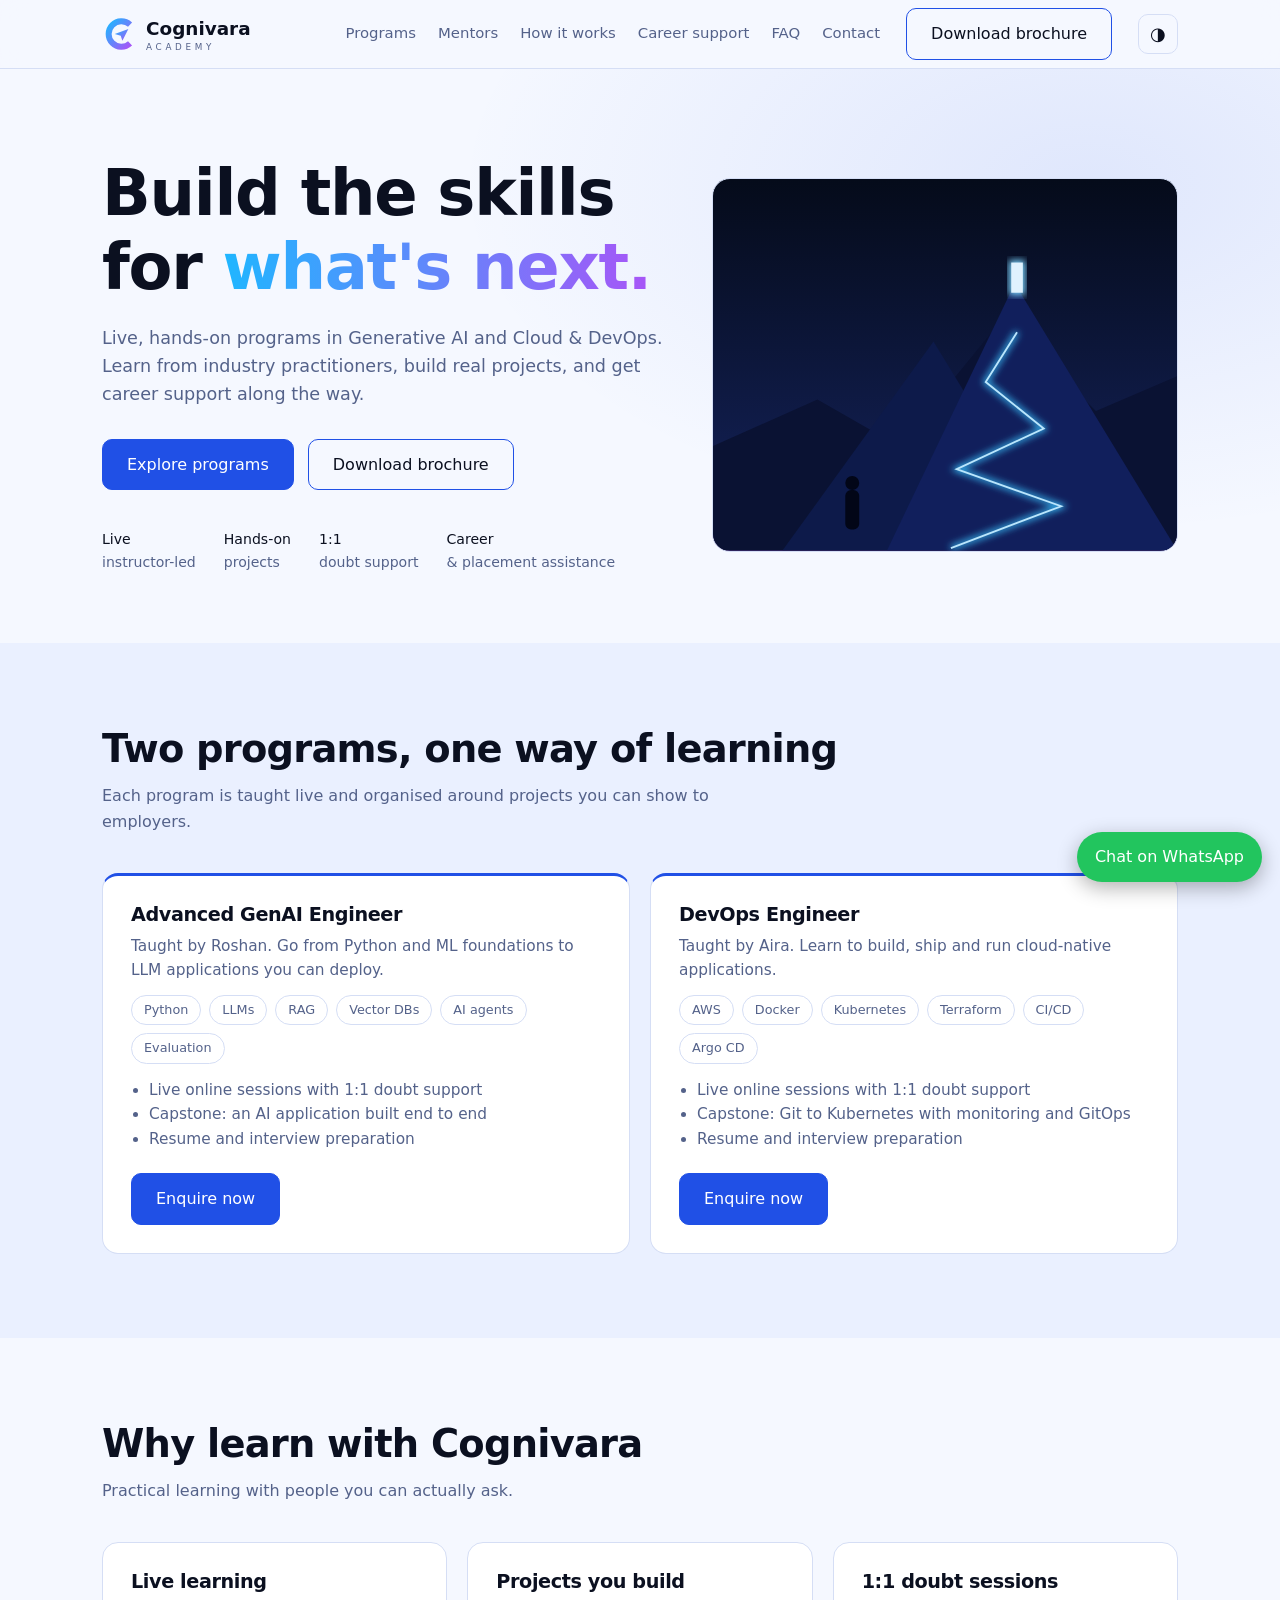
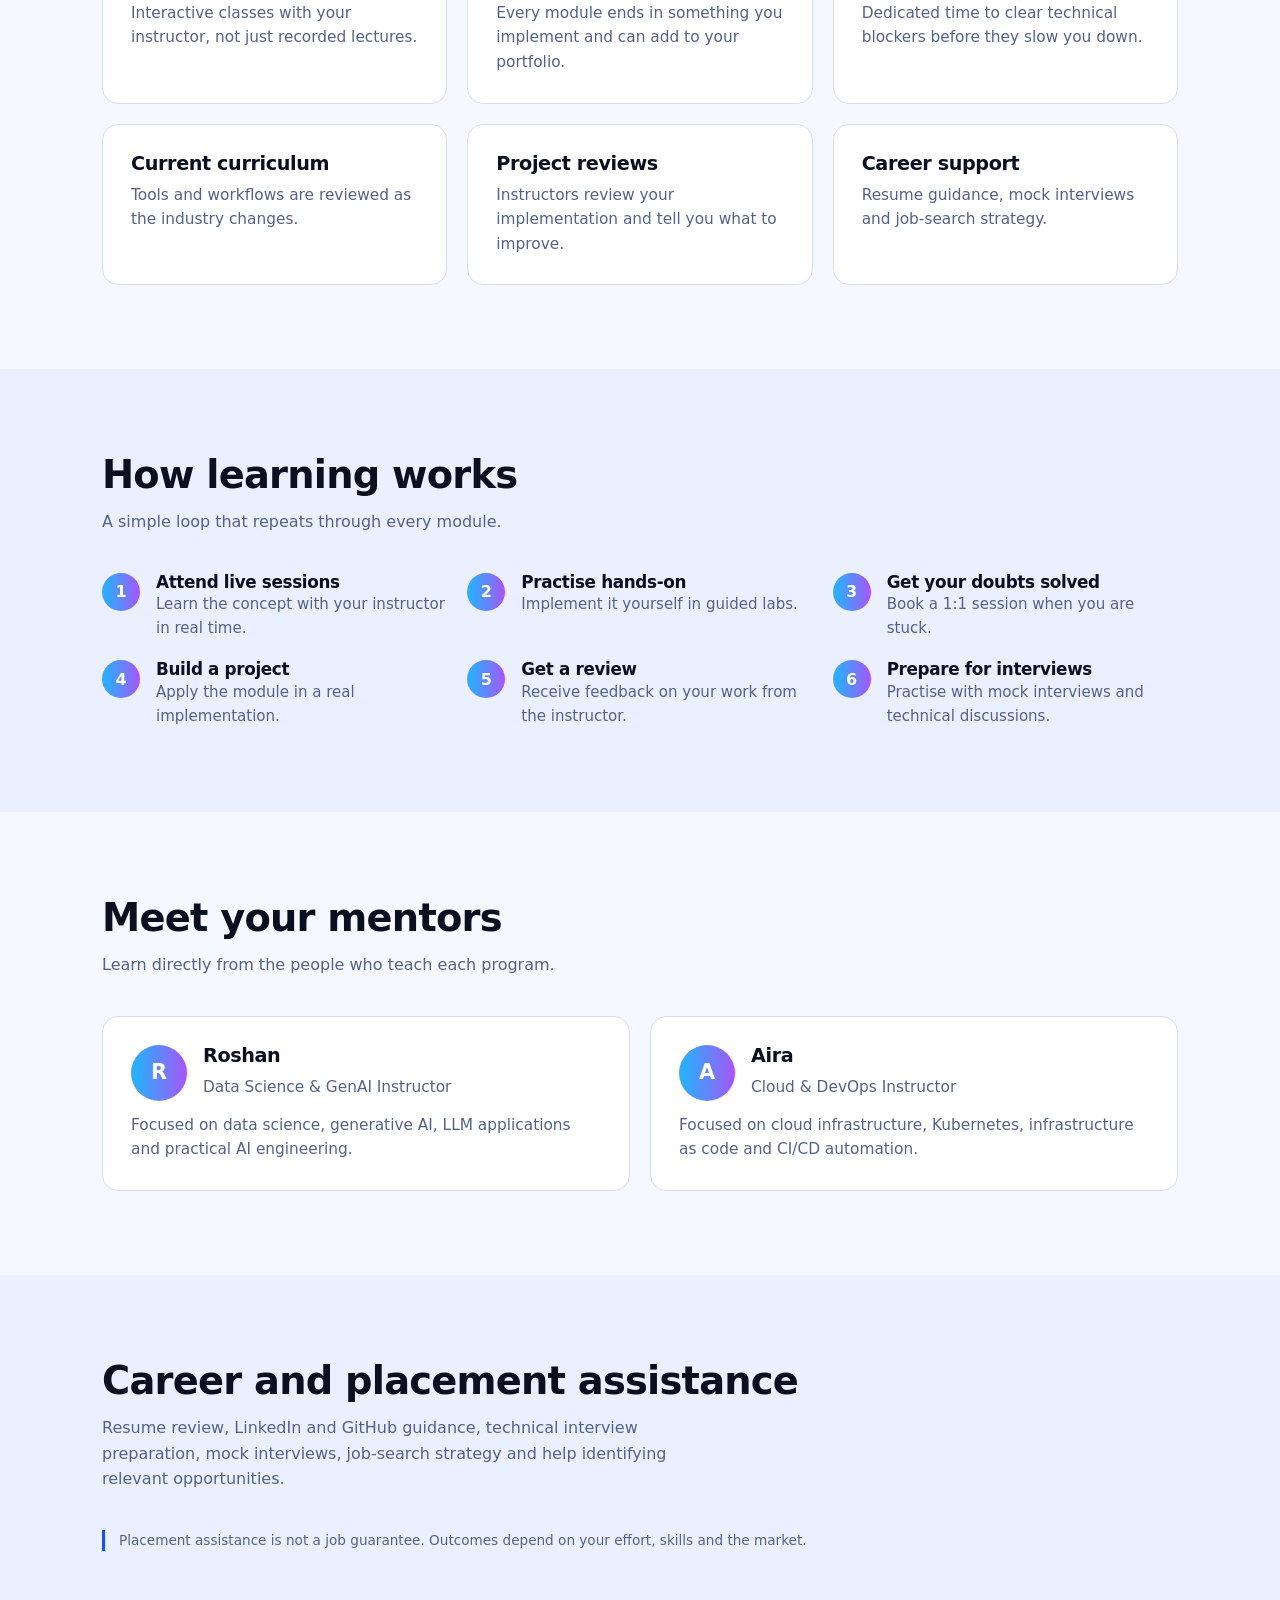
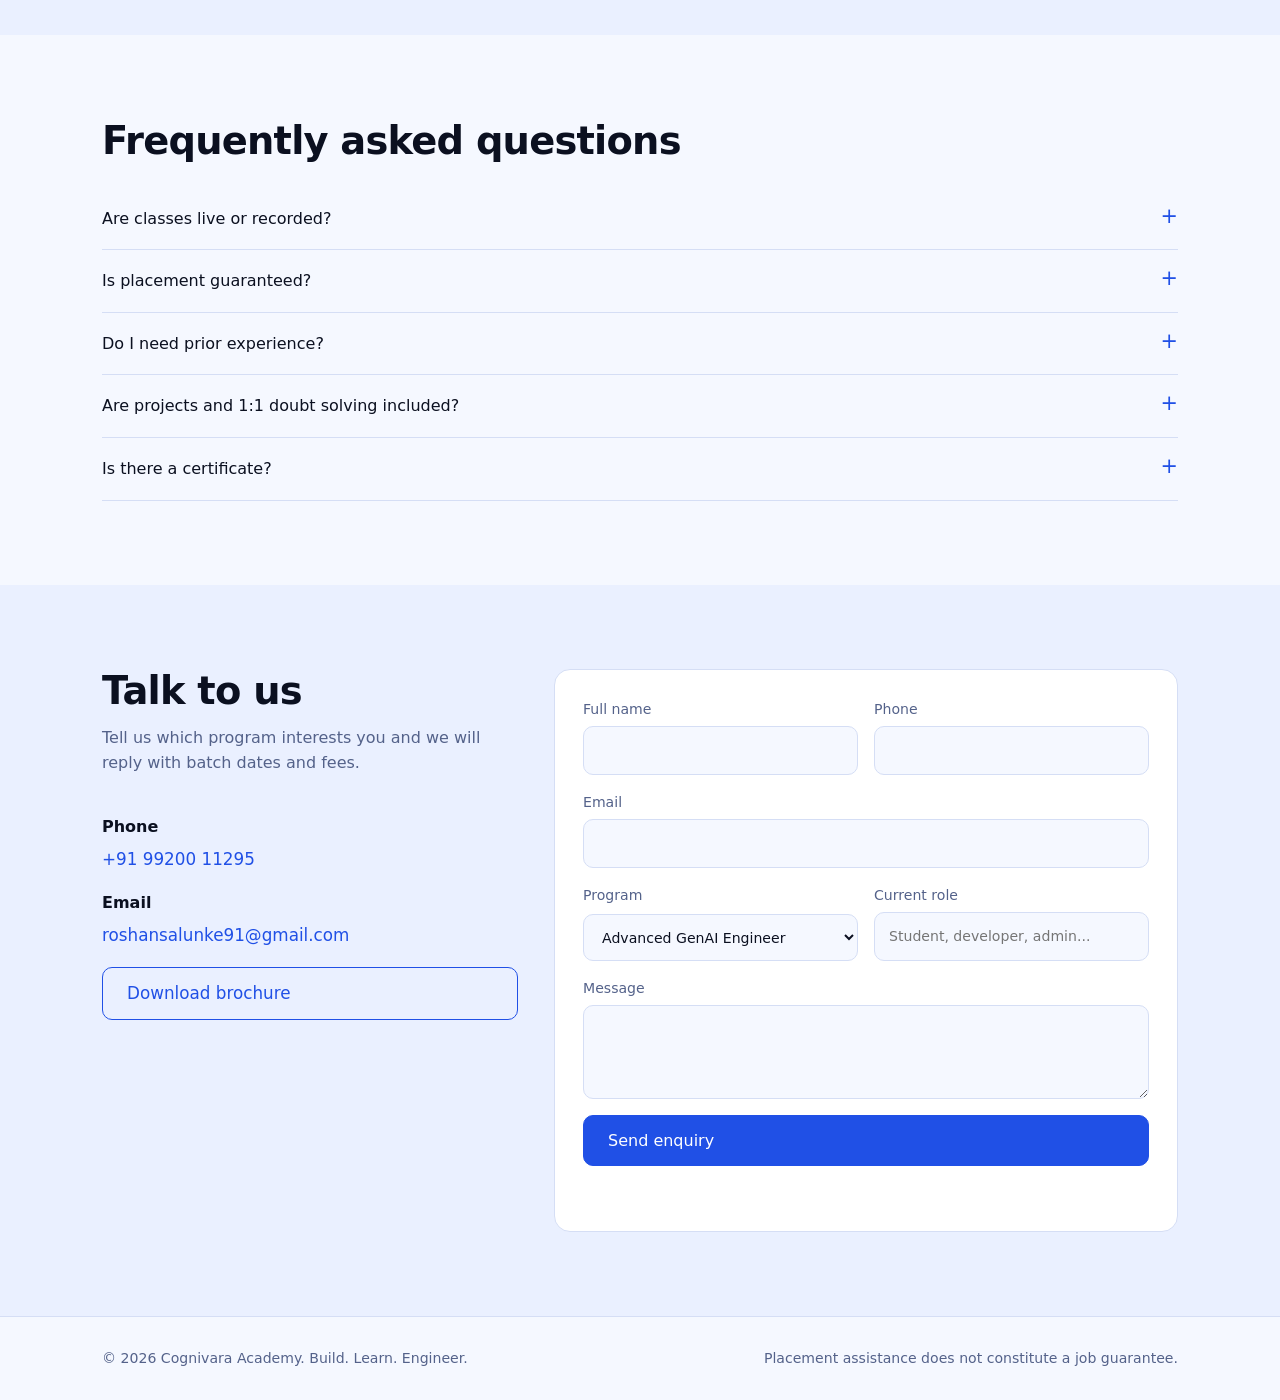
==== index.html @ 72e32e90 "initial commits" ====
<!DOCTYPE html>
<html lang="en" data-theme="dark">
<head>
<meta charset="utf-8">
<meta name="viewport" content="width=device-width, initial-scale=1">
<title>Cognivara Academy | Live GenAI and Cloud &amp; DevOps Programs</title>
<meta name="description" content="Live, mentor-led programs in Generative AI and Cloud & DevOps with hands-on projects and career support.">
<meta http-equiv="Content-Security-Policy" content="default-src 'self'; script-src 'self' 'unsafe-inline'; style-src 'self' 'unsafe-inline' https://fonts.googleapis.com; font-src https://fonts.gstatic.com; img-src 'self' data:; connect-src https://script.google.com https://script.googleusercontent.com; form-action 'none'; base-uri 'self'">
<meta name="referrer" content="no-referrer">
<link rel="icon" href="data:image/svg+xml,%3Csvg xmlns='http://www.w3.org/2000/svg' viewBox='0 0 32 32'%3E%3Crect width='32' height='32' rx='8' fill='%232563ff'/%3E%3Ctext x='16' y='23' font-size='20' font-weight='700' text-anchor='middle' fill='white' font-family='sans-serif'%3EC%3C/text%3E%3C/svg%3E">
<link rel="preconnect" href="https://fonts.googleapis.com"><link rel="preconnect" href="https://fonts.gstatic.com" crossorigin>
<link href="https://fonts.googleapis.com/css2?family=Outfit:wght@400;500;600;700&display=swap" rel="stylesheet">
<style>
:root{--bg:#050b1a;--bg2:#0a1330;--card:#0d1734;--line:#1c2a55;--tx:#eaf0ff;--mut:#9aa8cf;--acc:#2f7bff;--g:linear-gradient(90deg,#1fb6ff,#a855f7);--glow:rgba(47,123,255,.18)}
:root[data-theme=light]{--bg:#f5f8ff;--bg2:#eaf0ff;--card:#fff;--line:#d5def5;--tx:#0b1020;--mut:#54628a;--acc:#2050e6;--glow:rgba(32,80,230,.1)}
*{box-sizing:border-box;margin:0}
html{scroll-behavior:smooth;scroll-padding-top:76px}
body{font-family:Outfit,system-ui,sans-serif;background:var(--bg);color:var(--tx);line-height:1.6;transition:background .3s,color .3s}
a{color:inherit;text-decoration:none}
:focus-visible{outline:2px solid var(--acc);outline-offset:3px}
.wrap{max-width:1120px;margin:0 auto;padding:0 22px}
section{padding:84px 0}
h1,h2,h3{line-height:1.15;letter-spacing:-.02em}
h2{font-size:clamp(1.7rem,3.4vw,2.4rem);margin-bottom:12px}
.lead{color:var(--mut);max-width:60ch;margin-bottom:38px}
.grad{background:var(--g);-webkit-background-clip:text;background-clip:text;color:transparent}
header{position:sticky;top:0;z-index:20;background:color-mix(in srgb,var(--bg) 88%,transparent);backdrop-filter:blur(12px);border-bottom:1px solid var(--line)}
nav{display:flex;align-items:center;gap:26px;height:68px}
.brand{display:flex;align-items:center;gap:10px;font-weight:600;font-size:1.15rem}
.brand small{display:block;font-size:.55rem;letter-spacing:.42em;color:var(--mut);font-weight:400;margin-top:-4px}
.links{display:flex;gap:22px;margin-left:auto;font-size:.93rem;color:var(--mut)}
.links a:hover{color:var(--tx)}
.btn{display:inline-flex;align-items:center;gap:8px;padding:12px 24px;border-radius:10px;font:inherit;font-weight:500;border:1px solid var(--acc);cursor:pointer;transition:transform .15s,background .2s}
.btn:active{transform:scale(.97)}
.pri{background:var(--acc);color:#fff}.pri:hover{filter:brightness(1.1)}
.sec{background:transparent;color:var(--tx)}.sec:hover{background:var(--glow)}
.icon{width:40px;height:40px;border-radius:10px;border:1px solid var(--line);background:transparent;color:var(--tx);cursor:pointer;font-size:1.1rem}
.menu{display:none}
.hero{padding:88px 0 70px;background:radial-gradient(900px 500px at 85% 20%,var(--glow),transparent 70%)}
.hero .wrap{display:grid;grid-template-columns:1.1fr .9fr;gap:40px;align-items:center}
h1{font-size:clamp(2.4rem,5.6vw,4rem);margin-bottom:20px}
.hero p{color:var(--mut);font-size:1.1rem;max-width:52ch;margin-bottom:30px}
.cta{display:flex;gap:14px;flex-wrap:wrap;margin-bottom:38px}
.marks{display:flex;gap:28px;flex-wrap:wrap;font-size:.88rem;color:var(--mut)}
.marks b{display:block;color:var(--tx);font-weight:500}
.art{width:100%;height:auto;border-radius:18px;border:1px solid var(--line);background:linear-gradient(180deg,#050b1a,#101c4a 70%,#3a2a6a)}
.grid{display:grid;gap:20px}.g2{grid-template-columns:repeat(2,1fr)}.g3{grid-template-columns:repeat(3,1fr)}
.card{background:var(--card);border:1px solid var(--line);border-radius:16px;padding:28px}
.card h3{font-size:1.2rem;margin-bottom:8px}
.card p,.card li{color:var(--mut);font-size:.96rem}
.card ul{padding-left:18px;margin:14px 0 22px}
.prog{border-top:3px solid var(--acc)}
.tags{display:flex;flex-wrap:wrap;gap:8px;margin:12px 0 4px}
.tags span{font-size:.8rem;padding:4px 12px;border-radius:99px;border:1px solid var(--line);color:var(--mut)}
.alt{background:var(--bg2)}
.steps{counter-reset:s;display:grid;grid-template-columns:repeat(3,1fr);gap:20px}
.steps div{counter-increment:s;padding-left:54px;position:relative}
.steps div::before{content:counter(s);position:absolute;left:0;top:0;width:38px;height:38px;border-radius:50%;background:var(--g);color:#fff;display:grid;place-items:center;font-weight:600}
.steps h3{font-size:1.05rem}.steps p{color:var(--mut);font-size:.94rem}
.who{display:flex;gap:16px;align-items:center;margin-bottom:12px}
.av{width:56px;height:56px;border-radius:50%;background:var(--g);display:grid;place-items:center;font-weight:700;font-size:1.3rem;color:#fff}
.note{font-size:.85rem;color:var(--mut);margin-top:22px;border-left:3px solid var(--acc);padding-left:14px}
details{border-bottom:1px solid var(--line);padding:18px 0}
summary{cursor:pointer;font-weight:500;list-style:none;display:flex;justify-content:space-between}
summary::after{content:"+";color:var(--acc);font-size:1.3rem;line-height:1}
details[open] summary::after{content:"\2212"}
details p{color:var(--mut);margin-top:10px;max-width:70ch}
.contact{display:grid;grid-template-columns:.8fr 1.2fr;gap:36px}
.info a{display:block;margin:6px 0 18px;font-size:1.05rem;color:var(--acc)}
form{display:grid;gap:16px}
label{font-size:.88rem;color:var(--mut);display:grid;gap:6px}
input,select,textarea{font:inherit;color:var(--tx);background:var(--bg);border:1px solid var(--line);border-radius:10px;padding:12px 14px;width:100%}
input:focus,select:focus,textarea:focus{border-color:var(--acc);outline:none;box-shadow:0 0 0 3px var(--glow)}
.row{display:grid;grid-template-columns:1fr 1fr;gap:16px}
.hp{position:absolute;left:-9999px;height:0;overflow:hidden}
#msg{min-height:1.4em;font-size:.94rem}
#msg.ok{color:#22c55e}#msg.err{color:#f87171}
footer{border-top:1px solid var(--line);padding:30px 0;color:var(--mut);font-size:.88rem}
footer .wrap{display:flex;justify-content:space-between;flex-wrap:wrap;gap:10px}
.wa{position:fixed;right:18px;bottom:18px;background:#22c55e;color:#fff;padding:12px 18px;border-radius:99px;font-weight:500;box-shadow:0 6px 20px rgba(0,0,0,.3);z-index:15}
@media(max-width:860px){
.hero .wrap,.contact,.g2,.g3,.steps,.row{grid-template-columns:1fr}
.links{display:none;position:absolute;top:68px;left:0;right:0;flex-direction:column;background:var(--bg);padding:18px 22px;border-bottom:1px solid var(--line)}
.links.open{display:flex}.menu{display:block;margin-left:auto}.links{margin-left:0}
nav>.btn{display:none}section{padding:60px 0}}
@media(prefers-reduced-motion:reduce){*{transition:none!important;scroll-behavior:auto!important}}
</style>
</head>
<body>
<header><div class="wrap"><nav>
<a class="brand" href="#home" aria-label="Cognivara Academy home">
<svg width="34" height="34" viewBox="0 0 40 40" aria-hidden="true"><defs><linearGradient id="lg" x1="0" y1="0" x2="1" y2="1"><stop offset="0" stop-color="#1fb6ff"/><stop offset="1" stop-color="#a855f7"/></linearGradient></defs><path d="M33 9A15 15 0 1 0 33 31" fill="none" stroke="url(#lg)" stroke-width="7" stroke-linecap="butt"/><path d="M15 20l16-6-7 14-2-6z" fill="url(#lg)"/></svg>
<span>Cognivara<small>ACADEMY</small></span></a>
<div class="links" id="links">
<a href="#programs">Programs</a><a href="#mentors">Mentors</a><a href="#learning">How it works</a><a href="#career">Career support</a><a href="#faq">FAQ</a><a href="#contact">Contact</a></div>
<a class="btn sec" href="assets/Cognivara-Brochure.pdf" download>Download brochure</a>
<button class="icon" id="theme" aria-label="Switch between dark and light theme">&#9681;</button>
<button class="icon menu" id="menu" aria-label="Open menu" aria-expanded="false">&#9776;</button>
</nav></div></header>

<main>
<section class="hero" id="home"><div class="wrap">
<div>
<h1>Build the skills for <span class="grad">what's next.</span></h1>
<p>Live, hands-on programs in Generative AI and Cloud &amp; DevOps. Learn from industry practitioners, build real projects, and get career support along the way.</p>
<div class="cta"><a class="btn pri" href="#programs">Explore programs</a><a class="btn sec" href="assets/Cognivara-Brochure.pdf" download>Download brochure</a></div>
<div class="marks"><span><b>Live</b>instructor-led</span><span><b>Hands-on</b>projects</span><span><b>1:1</b>doubt support</span><span><b>Career</b>&amp; placement assistance</span></div>
</div>
<svg class="art" viewBox="0 0 400 320" role="img" aria-label="A learner climbing a glowing path toward a lit doorway on a mountain">
<defs><filter id="bl"><feGaussianBlur stdDeviation="3"/></filter></defs>
<polygon points="0,320 0,230 90,190 160,230 250,120 330,200 400,170 400,320" fill="#0a1233"/>
<polygon points="60,320 190,140 300,320" fill="#0d1a4a"/>
<polygon points="150,320 260,90 400,320" fill="#111f5c"/>
<polyline points="205,318 300,282 210,250 285,215 235,175 262,132" fill="none" stroke="#38bdf8" stroke-width="4" filter="url(#bl)"/>
<polyline points="205,318 300,282 210,250 285,215 235,175 262,132" fill="none" stroke="#bae6fd" stroke-width="1.6"/>
<rect x="255" y="70" width="14" height="30" fill="#7dd3fc" filter="url(#bl)"/><rect x="257" y="72" width="10" height="26" fill="#e0f2fe"/>
<circle cx="120" cy="262" r="6" fill="#020617"/><rect x="114" y="268" width="12" height="34" rx="5" fill="#020617"/>
</svg>
</div></section>

<section class="alt" id="programs"><div class="wrap">
<h2>Two programs, one way of learning</h2>
<p class="lead">Each program is taught live and organised around projects you can show to employers.</p>
<div class="grid g2">
<article class="card prog"><h3>Advanced GenAI Engineer</h3><p>Taught by Roshan. Go from Python and ML foundations to LLM applications you can deploy.</p>
<div class="tags"><span>Python</span><span>LLMs</span><span>RAG</span><span>Vector DBs</span><span>AI agents</span><span>Evaluation</span></div>
<ul><li>Live online sessions with 1:1 doubt support</li><li>Capstone: an AI application built end to end</li><li>Resume and interview preparation</li></ul>
<a class="btn pri" href="#contact" data-program="Advanced GenAI Engineer">Enquire now</a></article>
<article class="card prog"><h3>DevOps Engineer</h3><p>Taught by Aira. Learn to build, ship and run cloud-native applications.</p>
<div class="tags"><span>AWS</span><span>Docker</span><span>Kubernetes</span><span>Terraform</span><span>CI/CD</span><span>Argo CD</span></div>
<ul><li>Live online sessions with 1:1 doubt support</li><li>Capstone: Git to Kubernetes with monitoring and GitOps</li><li>Resume and interview preparation</li></ul>
<a class="btn pri" href="#contact" data-program="DevOps Engineer">Enquire now</a></article>
</div></div></section>

<section id="why"><div class="wrap">
<h2>Why learn with Cognivara</h2><p class="lead">Practical learning with people you can actually ask.</p>
<div class="grid g3">
<div class="card"><h3>Live learning</h3><p>Interactive classes with your instructor, not just recorded lectures.</p></div>
<div class="card"><h3>Projects you build</h3><p>Every module ends in something you implement and can add to your portfolio.</p></div>
<div class="card"><h3>1:1 doubt sessions</h3><p>Dedicated time to clear technical blockers before they slow you down.</p></div>
<div class="card"><h3>Current curriculum</h3><p>Tools and workflows are reviewed as the industry changes.</p></div>
<div class="card"><h3>Project reviews</h3><p>Instructors review your implementation and tell you what to improve.</p></div>
<div class="card"><h3>Career support</h3><p>Resume guidance, mock interviews and job-search strategy.</p></div>
</div></div></section>

<section class="alt" id="learning"><div class="wrap">
<h2>How learning works</h2><p class="lead">A simple loop that repeats through every module.</p>
<div class="steps">
<div><h3>Attend live sessions</h3><p>Learn the concept with your instructor in real time.</p></div>
<div><h3>Practise hands-on</h3><p>Implement it yourself in guided labs.</p></div>
<div><h3>Get your doubts solved</h3><p>Book a 1:1 session when you are stuck.</p></div>
<div><h3>Build a project</h3><p>Apply the module in a real implementation.</p></div>
<div><h3>Get a review</h3><p>Receive feedback on your work from the instructor.</p></div>
<div><h3>Prepare for interviews</h3><p>Practise with mock interviews and technical discussions.</p></div>
</div></div></section>

<section id="mentors"><div class="wrap">
<h2>Meet your mentors</h2><p class="lead">Learn directly from the people who teach each program.</p>
<div class="grid g2">
<div class="card"><div class="who"><div class="av">R</div><div><h3>Roshan</h3><p>Data Science &amp; GenAI Instructor</p></div></div>
<p>Focused on data science, generative AI, LLM applications and practical AI engineering.</p></div>
<div class="card"><div class="who"><div class="av">A</div><div><h3>Aira</h3><p>Cloud &amp; DevOps Instructor</p></div></div>
<p>Focused on cloud infrastructure, Kubernetes, infrastructure as code and CI/CD automation.</p></div>
</div></div></section>

<section class="alt" id="career"><div class="wrap">
<h2>Career and placement assistance</h2>
<p class="lead">Resume review, LinkedIn and GitHub guidance, technical interview preparation, mock interviews, job-search strategy and help identifying relevant opportunities.</p>
<p class="note">Placement assistance is not a job guarantee. Outcomes depend on your effort, skills and the market.</p>
</div></section>

<section id="faq"><div class="wrap">
<h2>Frequently asked questions</h2><div style="margin-top:24px">
<details><summary>Are classes live or recorded?</summary><p>Classes are live and instructor-led. Ask us about recording availability for missed sessions.</p></details>
<details><summary>Is placement guaranteed?</summary><p>No. We provide career and placement assistance, but we do not guarantee employment.</p></details>
<details><summary>Do I need prior experience?</summary><p>Basic programming or scripting helps. DevOps learners should also know basic Linux and networking. Tell us your background and we will advise.</p></details>
<details><summary>Are projects and 1:1 doubt solving included?</summary><p>Yes. Both programs include hands-on projects and dedicated doubt-solving sessions.</p></details>
<details><summary>Is there a certificate?</summary><p>Yes, on completing the program. Ask us for the criteria.</p></details>
</div></div></section>

<section class="alt" id="contact"><div class="wrap contact">
<div class="info"><h2>Talk to us</h2><p class="lead">Tell us which program interests you and we will reply with batch dates and fees.</p>
<b>Phone</b><a href="tel:+919920011295">+91 99200 11295</a>
<b>Email</b><a href="mailto:roshansalunke91@gmail.com">roshansalunke91@gmail.com</a>
<a class="btn sec" href="assets/Cognivara-Brochure.pdf" download>Download brochure</a></div>
<form class="card" id="form" novalidate autocomplete="on">
<div class="row"><label>Full name<input name="name" required maxlength="80" autocomplete="name"></label>
<label>Phone<input name="phone" type="tel" required maxlength="15" inputmode="tel" autocomplete="tel"></label></div>
<label>Email<input name="email" type="email" required maxlength="120" autocomplete="email"></label>
<div class="row"><label>Program<select name="program"><option>Advanced GenAI Engineer</option><option>DevOps Engineer</option><option>Not sure yet</option></select></label>
<label>Current role<input name="role" maxlength="80" placeholder="Student, developer, admin..."></label></div>
<label>Message<textarea name="message" rows="3" maxlength="800"></textarea></label>
<div class="hp" aria-hidden="true"><label>Website<input name="website" tabindex="-1" autocomplete="off"></label></div>
<button class="btn pri" id="send" type="submit">Send enquiry</button>
<div id="msg" role="status" aria-live="polite"></div>
</form></div></section>
</main>

<footer><div class="wrap"><span>&copy; 2026 Cognivara Academy. Build. Learn. Engineer.</span><span>Placement assistance does not constitute a job guarantee.</span></div></footer>
<a class="wa" href="https://wa.me/919920011295?text=Hi%20Cognivara%2C%20I%20want%20to%20know%20more%20about%20your%20programs" target="_blank" rel="noopener noreferrer">Chat on WhatsApp</a>

<script>
(function(){
'use strict';
// PASTE the Google Apps Script Web App URL (ends in /exec) between the quotes:
var SCRIPT_URL='https://script.google.com/macros/s/AKfycbzt2tuz2xP19cuTi6A24MHHTOK6tknxF6ROLqpNB53cEbRo7Y1PkUDtRrT9CLU24Rz1/exec';

var root=document.documentElement,$=function(i){return document.getElementById(i)};
function store(k,v){try{if(v===undefined)return localStorage.getItem(k);localStorage.setItem(k,v)}catch(e){return null}}
var saved=store('cg_theme');
if(saved)root.dataset.theme=saved;else if(matchMedia('(prefers-color-scheme: light)').matches)root.dataset.theme='light';
$('theme').onclick=function(){var t=root.dataset.theme==='dark'?'light':'dark';root.dataset.theme=t;store('cg_theme',t)};
var links=$('links'),menu=$('menu');
menu.onclick=function(){var o=links.classList.toggle('open');menu.setAttribute('aria-expanded',o)};
links.onclick=function(){links.classList.remove('open');menu.setAttribute('aria-expanded',false)};

var form=$('form'),msg=$('msg'),btn=$('send'),loaded=Date.now();
document.querySelectorAll('[data-program]').forEach(function(a){a.addEventListener('click',function(){form.program.value=a.dataset.program})});
function say(t,c){msg.textContent=t;msg.className=c||''}

form.addEventListener('submit',function(e){
  e.preventDefault();
  var f=new FormData(form);
  if(f.get('website'))return;                       // honeypot: bots fill this
  var name=(f.get('name')||'').trim(),email=(f.get('email')||'').trim(),phone=(f.get('phone')||'').replace(/[\s\-()]/g,'');
  if(name.length<2)return say('Enter your full name.','err');
  if(!/^[^\s@]+@[^\s@]+\.[^\s@]{2,}$/.test(email))return say('Enter a valid email address.','err');
  if(!/^(\+?91)?[6-9]\d{9}$/.test(phone))return say('Enter a valid 10-digit Indian mobile number.','err');
  if(Date.now()-loaded<3000)return say('Please take a moment to review, then send again.','err');
  var last=+store('cg_last')||0;
  if(Date.now()-last<60000)return say('You just sent an enquiry. Please wait a minute before sending another.','err');
  if(SCRIPT_URL.indexOf('https://script.google.com/')!==0)return say('Form is not connected yet. Add the Web App URL in index.html.','err');
  btn.disabled=true;say('Sending...');
  f.set('phone',phone);
  fetch(SCRIPT_URL,{method:'POST',mode:'no-cors',body:new URLSearchParams(f)})
   .then(function(){store('cg_last',String(Date.now()));form.reset();say('Thanks. Your enquiry is in and we will reply soon.','ok')})
   .catch(function(){say('Could not send. Please WhatsApp us on +91 99200 11295.','err')})
   .finally(function(){btn.disabled=false});
});
})();
</script>
</body>
</html>
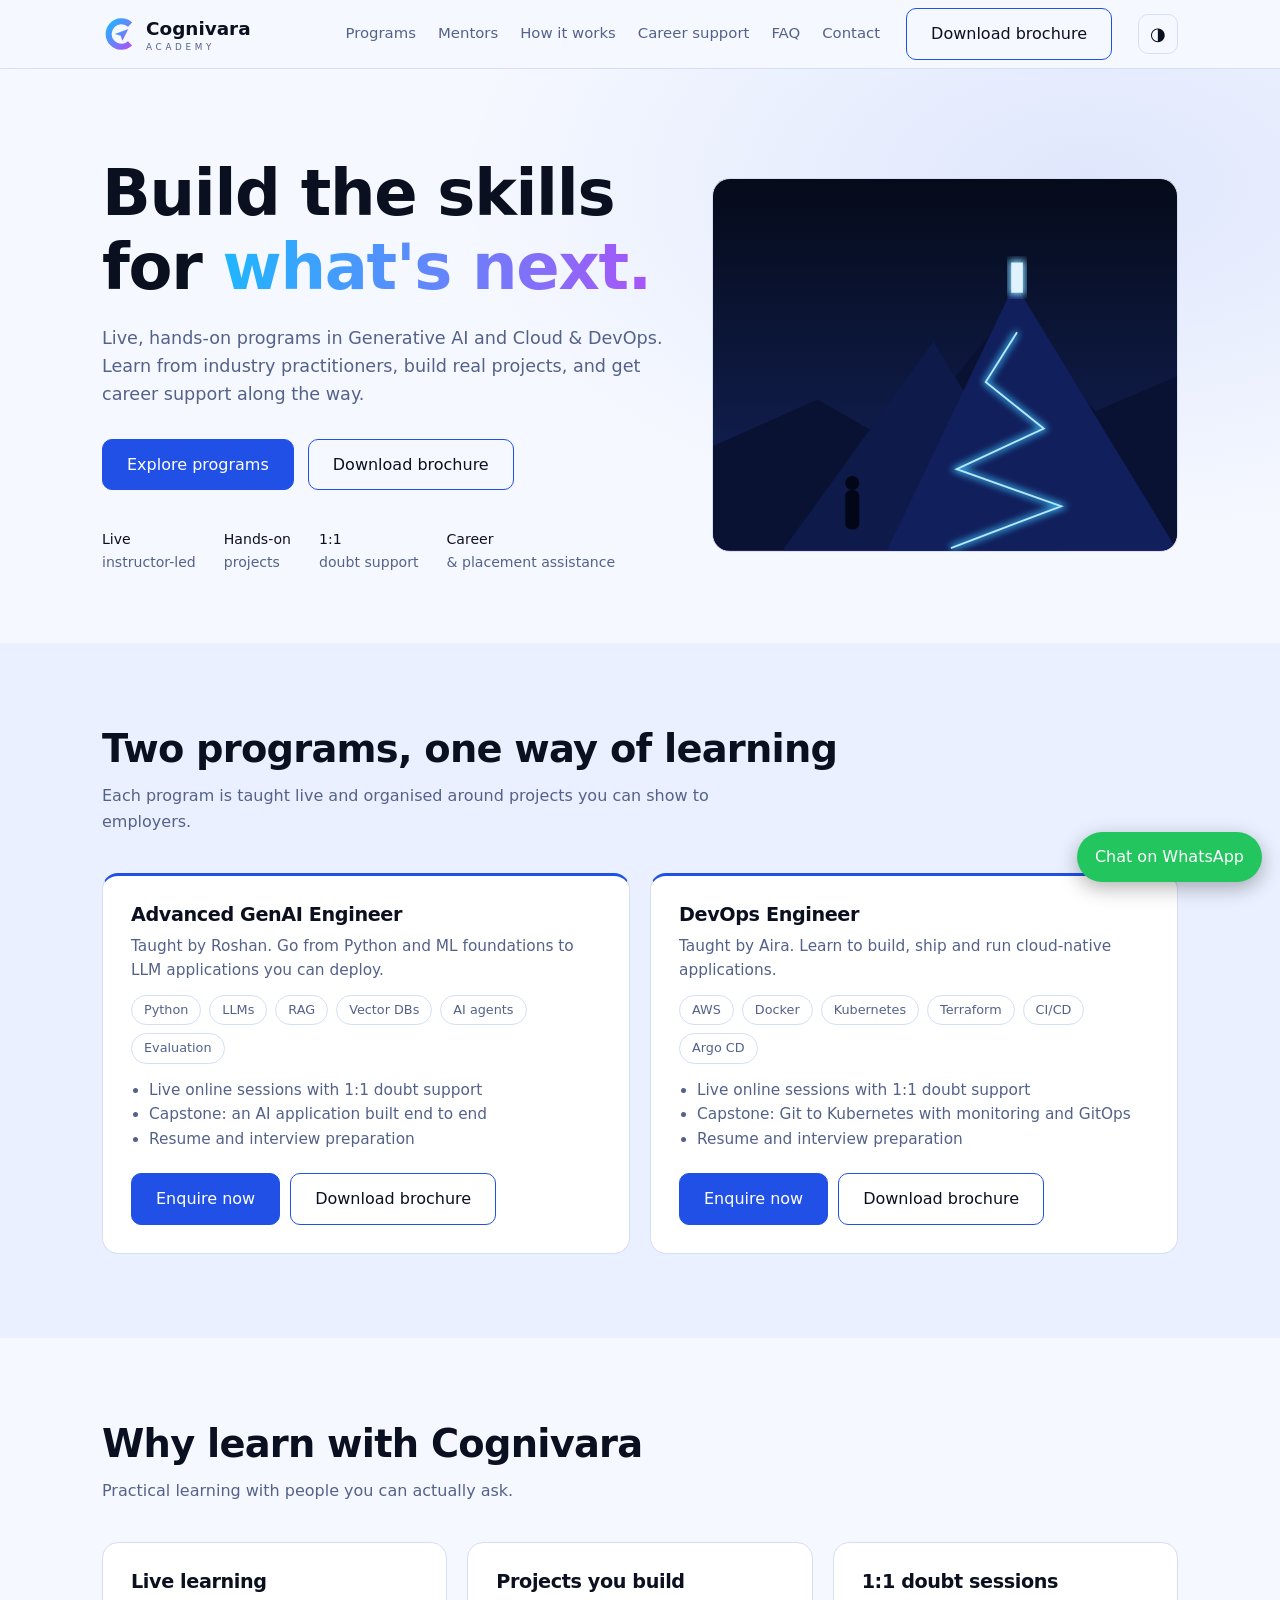
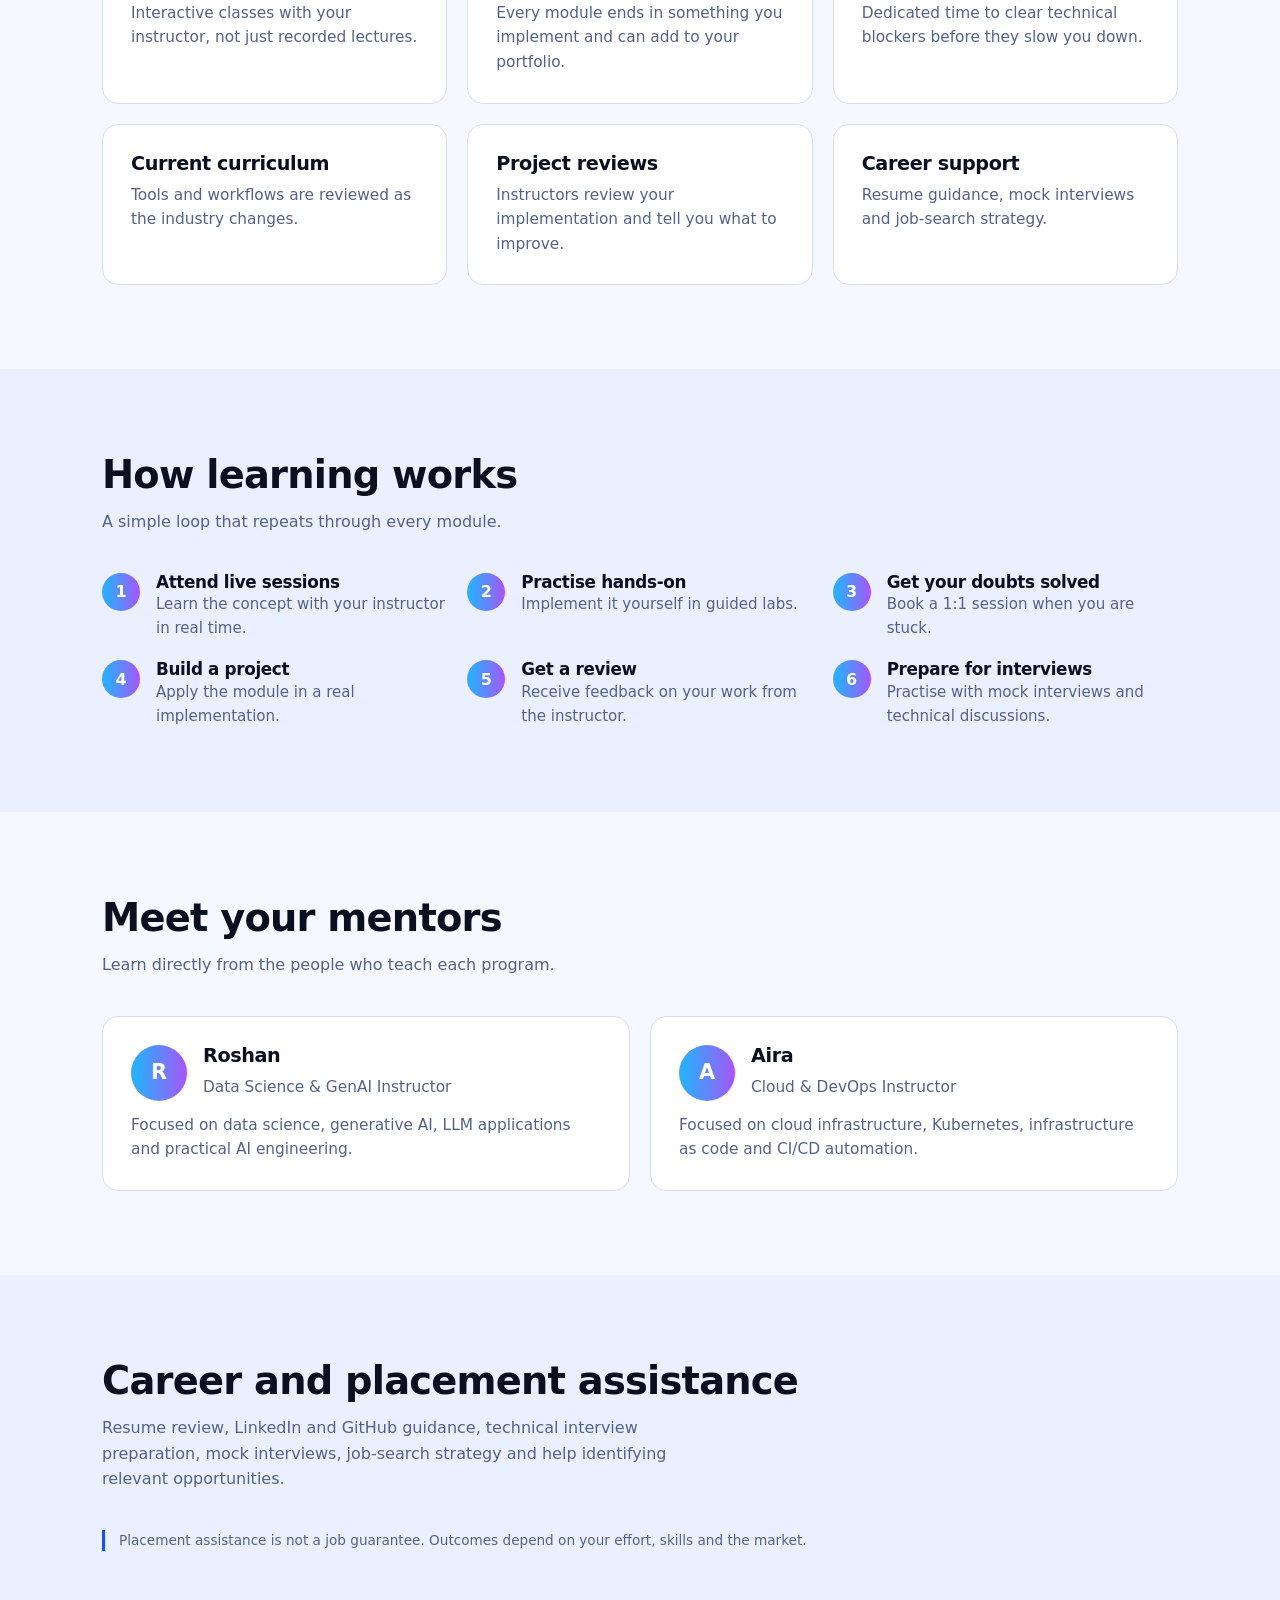
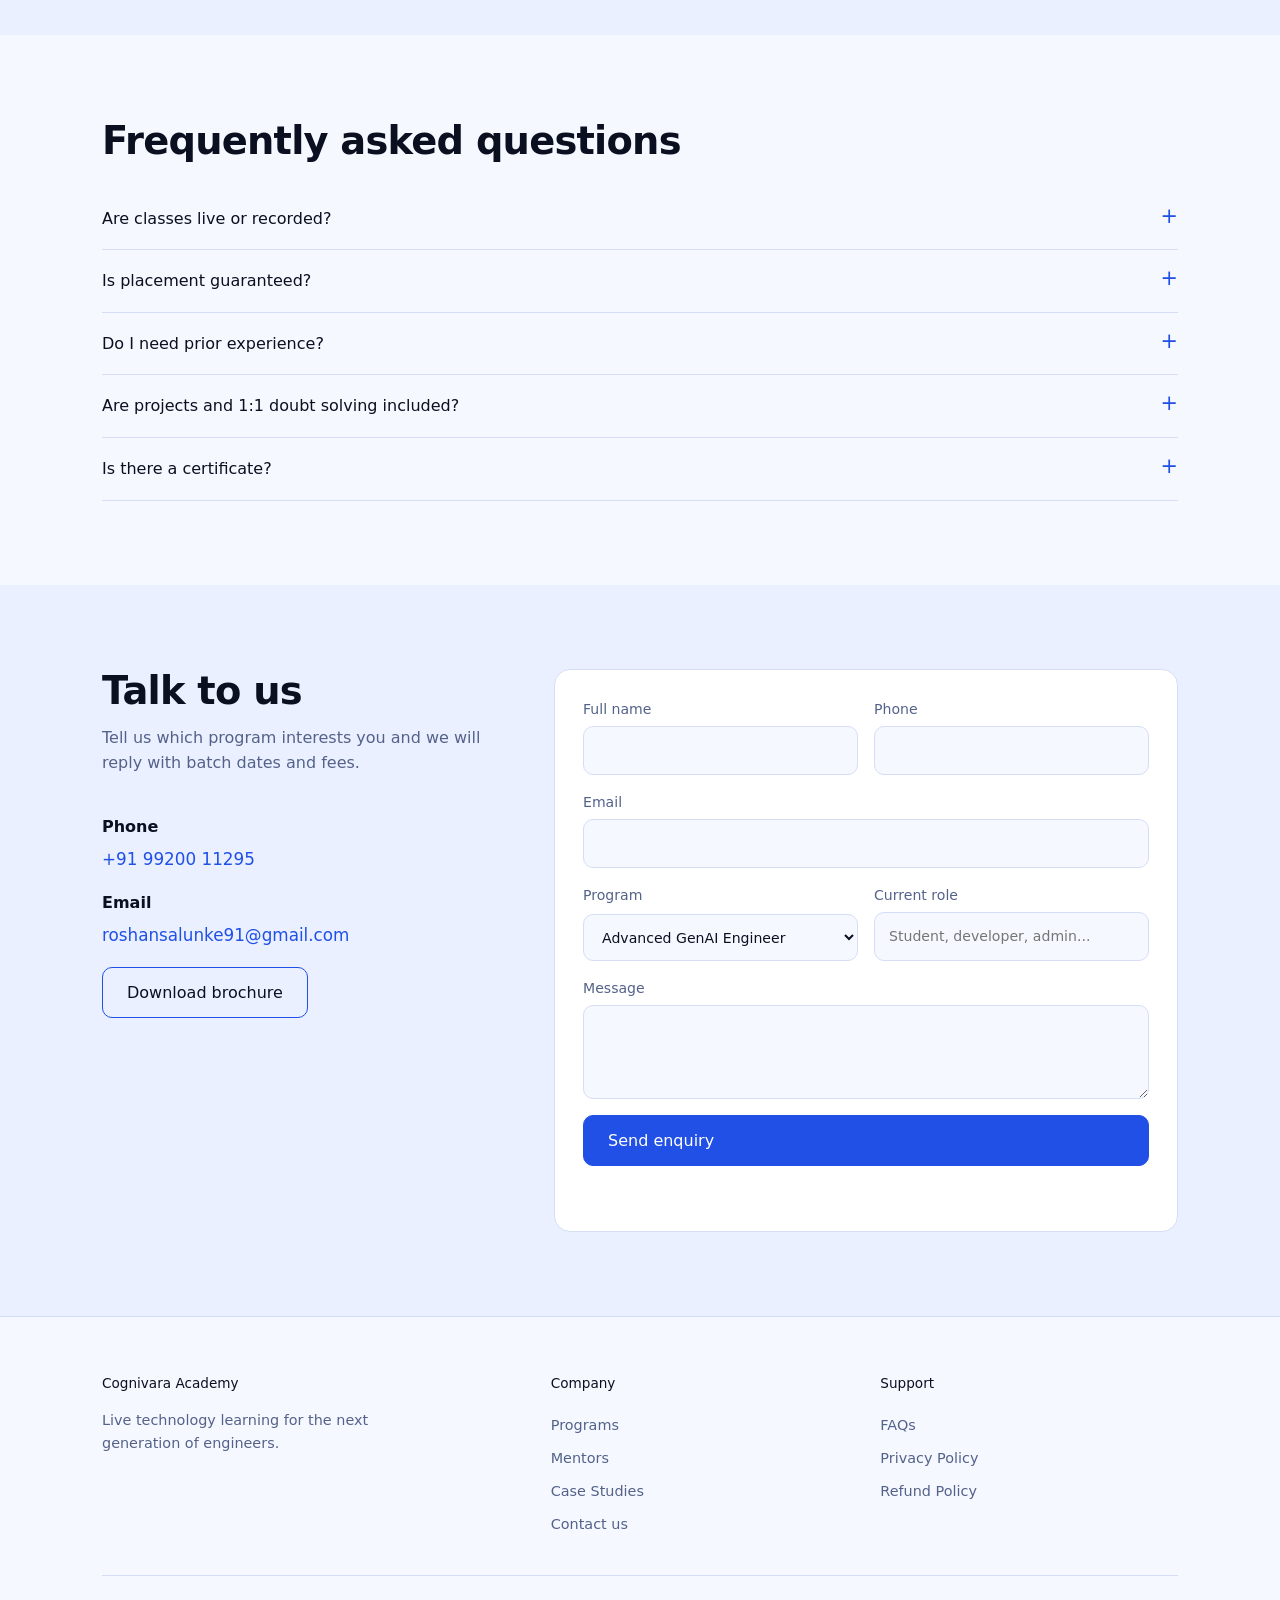
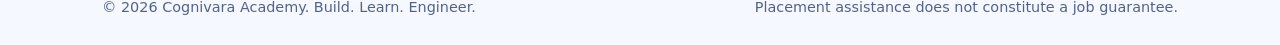
==== commit 8820e4fd: "adding the chnages" ====
--- a/index.html
+++ b/index.html
@@ -10,81 +10,7 @@
 <link rel="icon" href="data:image/svg+xml,%3Csvg xmlns='http://www.w3.org/2000/svg' viewBox='0 0 32 32'%3E%3Crect width='32' height='32' rx='8' fill='%232563ff'/%3E%3Ctext x='16' y='23' font-size='20' font-weight='700' text-anchor='middle' fill='white' font-family='sans-serif'%3EC%3C/text%3E%3C/svg%3E">
 <link rel="preconnect" href="https://fonts.googleapis.com"><link rel="preconnect" href="https://fonts.gstatic.com" crossorigin>
 <link href="https://fonts.googleapis.com/css2?family=Outfit:wght@400;500;600;700&display=swap" rel="stylesheet">
-<style>
-:root{--bg:#050b1a;--bg2:#0a1330;--card:#0d1734;--line:#1c2a55;--tx:#eaf0ff;--mut:#9aa8cf;--acc:#2f7bff;--g:linear-gradient(90deg,#1fb6ff,#a855f7);--glow:rgba(47,123,255,.18)}
-:root[data-theme=light]{--bg:#f5f8ff;--bg2:#eaf0ff;--card:#fff;--line:#d5def5;--tx:#0b1020;--mut:#54628a;--acc:#2050e6;--glow:rgba(32,80,230,.1)}
-*{box-sizing:border-box;margin:0}
-html{scroll-behavior:smooth;scroll-padding-top:76px}
-body{font-family:Outfit,system-ui,sans-serif;background:var(--bg);color:var(--tx);line-height:1.6;transition:background .3s,color .3s}
-a{color:inherit;text-decoration:none}
-:focus-visible{outline:2px solid var(--acc);outline-offset:3px}
-.wrap{max-width:1120px;margin:0 auto;padding:0 22px}
-section{padding:84px 0}
-h1,h2,h3{line-height:1.15;letter-spacing:-.02em}
-h2{font-size:clamp(1.7rem,3.4vw,2.4rem);margin-bottom:12px}
-.lead{color:var(--mut);max-width:60ch;margin-bottom:38px}
-.grad{background:var(--g);-webkit-background-clip:text;background-clip:text;color:transparent}
-header{position:sticky;top:0;z-index:20;background:color-mix(in srgb,var(--bg) 88%,transparent);backdrop-filter:blur(12px);border-bottom:1px solid var(--line)}
-nav{display:flex;align-items:center;gap:26px;height:68px}
-.brand{display:flex;align-items:center;gap:10px;font-weight:600;font-size:1.15rem}
-.brand small{display:block;font-size:.55rem;letter-spacing:.42em;color:var(--mut);font-weight:400;margin-top:-4px}
-.links{display:flex;gap:22px;margin-left:auto;font-size:.93rem;color:var(--mut)}
-.links a:hover{color:var(--tx)}
-.btn{display:inline-flex;align-items:center;gap:8px;padding:12px 24px;border-radius:10px;font:inherit;font-weight:500;border:1px solid var(--acc);cursor:pointer;transition:transform .15s,background .2s}
-.btn:active{transform:scale(.97)}
-.pri{background:var(--acc);color:#fff}.pri:hover{filter:brightness(1.1)}
-.sec{background:transparent;color:var(--tx)}.sec:hover{background:var(--glow)}
-.icon{width:40px;height:40px;border-radius:10px;border:1px solid var(--line);background:transparent;color:var(--tx);cursor:pointer;font-size:1.1rem}
-.menu{display:none}
-.hero{padding:88px 0 70px;background:radial-gradient(900px 500px at 85% 20%,var(--glow),transparent 70%)}
-.hero .wrap{display:grid;grid-template-columns:1.1fr .9fr;gap:40px;align-items:center}
-h1{font-size:clamp(2.4rem,5.6vw,4rem);margin-bottom:20px}
-.hero p{color:var(--mut);font-size:1.1rem;max-width:52ch;margin-bottom:30px}
-.cta{display:flex;gap:14px;flex-wrap:wrap;margin-bottom:38px}
-.marks{display:flex;gap:28px;flex-wrap:wrap;font-size:.88rem;color:var(--mut)}
-.marks b{display:block;color:var(--tx);font-weight:500}
-.art{width:100%;height:auto;border-radius:18px;border:1px solid var(--line);background:linear-gradient(180deg,#050b1a,#101c4a 70%,#3a2a6a)}
-.grid{display:grid;gap:20px}.g2{grid-template-columns:repeat(2,1fr)}.g3{grid-template-columns:repeat(3,1fr)}
-.card{background:var(--card);border:1px solid var(--line);border-radius:16px;padding:28px}
-.card h3{font-size:1.2rem;margin-bottom:8px}
-.card p,.card li{color:var(--mut);font-size:.96rem}
-.card ul{padding-left:18px;margin:14px 0 22px}
-.prog{border-top:3px solid var(--acc)}
-.tags{display:flex;flex-wrap:wrap;gap:8px;margin:12px 0 4px}
-.tags span{font-size:.8rem;padding:4px 12px;border-radius:99px;border:1px solid var(--line);color:var(--mut)}
-.alt{background:var(--bg2)}
-.steps{counter-reset:s;display:grid;grid-template-columns:repeat(3,1fr);gap:20px}
-.steps div{counter-increment:s;padding-left:54px;position:relative}
-.steps div::before{content:counter(s);position:absolute;left:0;top:0;width:38px;height:38px;border-radius:50%;background:var(--g);color:#fff;display:grid;place-items:center;font-weight:600}
-.steps h3{font-size:1.05rem}.steps p{color:var(--mut);font-size:.94rem}
-.who{display:flex;gap:16px;align-items:center;margin-bottom:12px}
-.av{width:56px;height:56px;border-radius:50%;background:var(--g);display:grid;place-items:center;font-weight:700;font-size:1.3rem;color:#fff}
-.note{font-size:.85rem;color:var(--mut);margin-top:22px;border-left:3px solid var(--acc);padding-left:14px}
-details{border-bottom:1px solid var(--line);padding:18px 0}
-summary{cursor:pointer;font-weight:500;list-style:none;display:flex;justify-content:space-between}
-summary::after{content:"+";color:var(--acc);font-size:1.3rem;line-height:1}
-details[open] summary::after{content:"\2212"}
-details p{color:var(--mut);margin-top:10px;max-width:70ch}
-.contact{display:grid;grid-template-columns:.8fr 1.2fr;gap:36px}
-.info a{display:block;margin:6px 0 18px;font-size:1.05rem;color:var(--acc)}
-form{display:grid;gap:16px}
-label{font-size:.88rem;color:var(--mut);display:grid;gap:6px}
-input,select,textarea{font:inherit;color:var(--tx);background:var(--bg);border:1px solid var(--line);border-radius:10px;padding:12px 14px;width:100%}
-input:focus,select:focus,textarea:focus{border-color:var(--acc);outline:none;box-shadow:0 0 0 3px var(--glow)}
-.row{display:grid;grid-template-columns:1fr 1fr;gap:16px}
-.hp{position:absolute;left:-9999px;height:0;overflow:hidden}
-#msg{min-height:1.4em;font-size:.94rem}
-#msg.ok{color:#22c55e}#msg.err{color:#f87171}
-footer{border-top:1px solid var(--line);padding:30px 0;color:var(--mut);font-size:.88rem}
-footer .wrap{display:flex;justify-content:space-between;flex-wrap:wrap;gap:10px}
-.wa{position:fixed;right:18px;bottom:18px;background:#22c55e;color:#fff;padding:12px 18px;border-radius:99px;font-weight:500;box-shadow:0 6px 20px rgba(0,0,0,.3);z-index:15}
-@media(max-width:860px){
-.hero .wrap,.contact,.g2,.g3,.steps,.row{grid-template-columns:1fr}
-.links{display:none;position:absolute;top:68px;left:0;right:0;flex-direction:column;background:var(--bg);padding:18px 22px;border-bottom:1px solid var(--line)}
-.links.open{display:flex}.menu{display:block;margin-left:auto}.links{margin-left:0}
-nav>.btn{display:none}section{padding:60px 0}}
-@media(prefers-reduced-motion:reduce){*{transition:none!important;scroll-behavior:auto!important}}
-</style>
+<link rel="stylesheet" href="style.css">
 </head>
 <body>
 <header><div class="wrap"><nav>
@@ -93,7 +19,12 @@
 <span>Cognivara<small>ACADEMY</small></span></a>
 <div class="links" id="links">
 <a href="#programs">Programs</a><a href="#mentors">Mentors</a><a href="#learning">How it works</a><a href="#career">Career support</a><a href="#faq">FAQ</a><a href="#contact">Contact</a></div>
-<a class="btn sec" href="assets/Cognivara-Brochure.pdf" download>Download brochure</a>
+<div class="dd" data-dd>
+<button class="btn sec dd-btn" type="button" aria-haspopup="true" aria-expanded="false">Download brochure</button>
+<div class="dd-menu" role="menu">
+<button type="button" role="menuitem" data-brochure="devops">DevOps Engineer brochure</button>
+<button type="button" role="menuitem" data-brochure="genai">Advanced GenAI Engineer brochure</button>
+</div></div>
 <button class="icon" id="theme" aria-label="Switch between dark and light theme">&#9681;</button>
 <button class="icon menu" id="menu" aria-label="Open menu" aria-expanded="false">&#9776;</button>
 </nav></div></header>
@@ -103,7 +34,14 @@
 <div>
 <h1>Build the skills for <span class="grad">what's next.</span></h1>
 <p>Live, hands-on programs in Generative AI and Cloud &amp; DevOps. Learn from industry practitioners, build real projects, and get career support along the way.</p>
-<div class="cta"><a class="btn pri" href="#programs">Explore programs</a><a class="btn sec" href="assets/Cognivara-Brochure.pdf" download>Download brochure</a></div>
+<div class="cta"><a class="btn pri" href="#programs">Explore programs</a>
+<div class="dd" data-dd>
+<button class="btn sec dd-btn" type="button" aria-haspopup="true" aria-expanded="false">Download brochure</button>
+<div class="dd-menu" role="menu">
+<button type="button" role="menuitem" data-brochure="devops">DevOps Engineer brochure</button>
+<button type="button" role="menuitem" data-brochure="genai">Advanced GenAI Engineer brochure</button>
+</div></div>
+</div>
 <div class="marks"><span><b>Live</b>instructor-led</span><span><b>Hands-on</b>projects</span><span><b>1:1</b>doubt support</span><span><b>Career</b>&amp; placement assistance</span></div>
 </div>
 <svg class="art" viewBox="0 0 400 320" role="img" aria-label="A learner climbing a glowing path toward a lit doorway on a mountain">
@@ -125,11 +63,13 @@
 <article class="card prog"><h3>Advanced GenAI Engineer</h3><p>Taught by Roshan. Go from Python and ML foundations to LLM applications you can deploy.</p>
 <div class="tags"><span>Python</span><span>LLMs</span><span>RAG</span><span>Vector DBs</span><span>AI agents</span><span>Evaluation</span></div>
 <ul><li>Live online sessions with 1:1 doubt support</li><li>Capstone: an AI application built end to end</li><li>Resume and interview preparation</li></ul>
-<a class="btn pri" href="#contact" data-program="Advanced GenAI Engineer">Enquire now</a></article>
+<div class="row2"><a class="btn pri" href="#contact" data-program="Advanced GenAI Engineer">Enquire now</a>
+<button class="btn sec" type="button" data-brochure="genai">Download brochure</button></div></article>
 <article class="card prog"><h3>DevOps Engineer</h3><p>Taught by Aira. Learn to build, ship and run cloud-native applications.</p>
 <div class="tags"><span>AWS</span><span>Docker</span><span>Kubernetes</span><span>Terraform</span><span>CI/CD</span><span>Argo CD</span></div>
 <ul><li>Live online sessions with 1:1 doubt support</li><li>Capstone: Git to Kubernetes with monitoring and GitOps</li><li>Resume and interview preparation</li></ul>
-<a class="btn pri" href="#contact" data-program="DevOps Engineer">Enquire now</a></article>
+<div class="row2"><a class="btn pri" href="#contact" data-program="DevOps Engineer">Enquire now</a>
+<button class="btn sec" type="button" data-brochure="devops">Download brochure</button></div></article>
 </div></div></section>
 
 <section id="why"><div class="wrap">
@@ -182,7 +122,13 @@
 <div class="info"><h2>Talk to us</h2><p class="lead">Tell us which program interests you and we will reply with batch dates and fees.</p>
 <b>Phone</b><a href="tel:+919920011295">+91 99200 11295</a>
 <b>Email</b><a href="mailto:roshansalunke91@gmail.com">roshansalunke91@gmail.com</a>
-<a class="btn sec" href="assets/Cognivara-Brochure.pdf" download>Download brochure</a></div>
+<div class="dd" data-dd>
+<button class="btn sec dd-btn" type="button" aria-haspopup="true" aria-expanded="false">Download brochure</button>
+<div class="dd-menu" role="menu">
+<button type="button" role="menuitem" data-brochure="devops">DevOps Engineer brochure</button>
+<button type="button" role="menuitem" data-brochure="genai">Advanced GenAI Engineer brochure</button>
+</div></div>
+</div>
 <form class="card" id="form" novalidate autocomplete="on">
 <div class="row"><label>Full name<input name="name" required maxlength="80" autocomplete="name"></label>
 <label>Phone<input name="phone" type="tel" required maxlength="15" inputmode="tel" autocomplete="tel"></label></div>
@@ -191,12 +137,22 @@
 <label>Current role<input name="role" maxlength="80" placeholder="Student, developer, admin..."></label></div>
 <label>Message<textarea name="message" rows="3" maxlength="800"></textarea></label>
 <div class="hp" aria-hidden="true"><label>Website<input name="website" tabindex="-1" autocomplete="off"></label></div>
+<div class="broch-note" id="brochNote"></div>
 <button class="btn pri" id="send" type="submit">Send enquiry</button>
 <div id="msg" role="status" aria-live="polite"></div>
 </form></div></section>
 </main>
 
-<footer><div class="wrap"><span>&copy; 2026 Cognivara Academy. Build. Learn. Engineer.</span><span>Placement assistance does not constitute a job guarantee.</span></div></footer>
+<footer><div class="wrap">
+<div class="fgrid">
+<div><h4>Cognivara Academy</h4><p style="max-width:34ch">Live technology learning for the next generation of engineers.</p></div>
+<div><h4>Company</h4>
+<a href="#programs">Programs</a><a href="#mentors">Mentors</a><a href="case-studies.html">Case Studies</a><a href="#contact">Contact us</a></div>
+<div><h4>Support</h4>
+<a href="#faq">FAQs</a><a href="privacy-policy.html">Privacy Policy</a><a href="refund-policy.html">Refund Policy</a></div>
+</div>
+<div class="fbottom"><span>&copy; 2026 Cognivara Academy. Build. Learn. Engineer.</span><span>Placement assistance does not constitute a job guarantee.</span></div>
+</div></footer>
 <a class="wa" href="https://wa.me/919920011295?text=Hi%20Cognivara%2C%20I%20want%20to%20know%20more%20about%20your%20programs" target="_blank" rel="noopener noreferrer">Chat on WhatsApp</a>
 
 <script>
@@ -214,8 +170,49 @@
 menu.onclick=function(){var o=links.classList.toggle('open');menu.setAttribute('aria-expanded',o)};
 links.onclick=function(){links.classList.remove('open');menu.setAttribute('aria-expanded',false)};
 
-var form=$('form'),msg=$('msg'),btn=$('send'),loaded=Date.now();
+var form=$('form'),msg=$('msg'),btn=$('send'),loaded=Date.now(),note=$('brochNote');
+
+// Which downloadable file each brochure key maps to. Put your PDFs in /assets with these exact names.
+var BROCHURES={
+  devops:{file:'assets/Cognivara-DevOps-Brochure.pdf', label:'DevOps Engineer', program:'DevOps Engineer'},
+  genai:{file:'assets/Cognivara-GenAI-Brochure.pdf', label:'Advanced GenAI Engineer', program:'Advanced GenAI Engineer'}
+};
+var pendingBrochure=null;
+
 document.querySelectorAll('[data-program]').forEach(function(a){a.addEventListener('click',function(){form.program.value=a.dataset.program})});
+
+function requestBrochure(key){
+  var b=BROCHURES[key];if(!b)return;
+  pendingBrochure=key;
+  form.program.value=b.program;
+  note.textContent='Fill in your details below and the '+b.label+' brochure will download automatically once submitted.';
+  note.classList.add('show');
+  document.getElementById('contact').scrollIntoView({behavior:'smooth'});
+  setTimeout(function(){form.name.focus()},450);
+}
+document.querySelectorAll('[data-brochure]').forEach(function(b){b.addEventListener('click',function(){
+  requestBrochure(b.dataset.brochure);
+  var dd=b.closest('.dd');if(dd)dd.classList.remove('open');
+})});
+
+// header/hero/contact "Download brochure" dropdowns
+document.querySelectorAll('[data-dd]').forEach(function(dd){
+  var trigger=dd.querySelector('.dd-btn');
+  trigger.addEventListener('click',function(e){
+    e.stopPropagation();
+    var open=dd.classList.toggle('open');
+    trigger.setAttribute('aria-expanded',open);
+    document.querySelectorAll('[data-dd].open').forEach(function(o){if(o!==dd){o.classList.remove('open');o.querySelector('.dd-btn').setAttribute('aria-expanded',false)}});
+  });
+});
+document.addEventListener('click',function(){document.querySelectorAll('[data-dd].open').forEach(function(o){o.classList.remove('open');o.querySelector('.dd-btn').setAttribute('aria-expanded',false)})});
+document.addEventListener('keydown',function(e){if(e.key==='Escape')document.querySelectorAll('[data-dd].open').forEach(function(o){o.classList.remove('open')})});
+
+function downloadBrochure(key){
+  var b=BROCHURES[key];if(!b)return;
+  var a=document.createElement('a');a.href=b.file;a.download='';a.style.display='none';
+  document.body.appendChild(a);a.click();document.body.removeChild(a);
+}
 function say(t,c){msg.textContent=t;msg.className=c||''}
 
 form.addEventListener('submit',function(e){
@@ -233,11 +230,22 @@
   btn.disabled=true;say('Sending...');
   f.set('phone',phone);
   fetch(SCRIPT_URL,{method:'POST',mode:'no-cors',body:new URLSearchParams(f)})
-   .then(function(){store('cg_last',String(Date.now()));form.reset();say('Thanks. Your enquiry is in and we will reply soon.','ok')})
+   .then(function(){
+     store('cg_last',String(Date.now()));
+     if(pendingBrochure){
+       downloadBrochure(pendingBrochure);
+       say('Thanks! Your '+BROCHURES[pendingBrochure].label+' brochure is downloading, and we will reply soon.','ok');
+       pendingBrochure=null;
+     }else{
+       say('Thanks. Your enquiry is in and we will reply soon.','ok');
+     }
+     note.classList.remove('show');note.textContent='';
+     form.reset();
+   })
    .catch(function(){say('Could not send. Please WhatsApp us on +91 99200 11295.','err')})
    .finally(function(){btn.disabled=false});
 });
 })();
 </script>
 </body>
-</html>
+</html>
--- a/style.css
+++ b/style.css
@@ -0,0 +1,94 @@
+:root{--bg:#050b1a;--bg2:#0a1330;--card:#0d1734;--line:#1c2a55;--tx:#eaf0ff;--mut:#9aa8cf;--acc:#2f7bff;--g:linear-gradient(90deg,#1fb6ff,#a855f7);--glow:rgba(47,123,255,.18)}
+:root[data-theme=light]{--bg:#f5f8ff;--bg2:#eaf0ff;--card:#fff;--line:#d5def5;--tx:#0b1020;--mut:#54628a;--acc:#2050e6;--glow:rgba(32,80,230,.1)}
+*{box-sizing:border-box;margin:0}
+html{scroll-behavior:smooth;scroll-padding-top:76px}
+body{font-family:Outfit,system-ui,sans-serif;background:var(--bg);color:var(--tx);line-height:1.6;transition:background .3s,color .3s}
+a{color:inherit;text-decoration:none}
+:focus-visible{outline:2px solid var(--acc);outline-offset:3px}
+.wrap{max-width:1120px;margin:0 auto;padding:0 22px}
+section{padding:84px 0}
+h1,h2,h3{line-height:1.15;letter-spacing:-.02em}
+h2{font-size:clamp(1.7rem,3.4vw,2.4rem);margin-bottom:12px}
+.lead{color:var(--mut);max-width:60ch;margin-bottom:38px}
+.grad{background:var(--g);-webkit-background-clip:text;background-clip:text;color:transparent}
+header{position:sticky;top:0;z-index:20;background:color-mix(in srgb,var(--bg) 88%,transparent);backdrop-filter:blur(12px);border-bottom:1px solid var(--line)}
+nav{display:flex;align-items:center;gap:26px;height:68px}
+.brand{display:flex;align-items:center;gap:10px;font-weight:600;font-size:1.15rem}
+.brand small{display:block;font-size:.55rem;letter-spacing:.42em;color:var(--mut);font-weight:400;margin-top:-4px}
+.links{display:flex;gap:22px;margin-left:auto;font-size:.93rem;color:var(--mut)}
+.links a:hover{color:var(--tx)}
+.btn{display:inline-flex;align-items:center;gap:8px;padding:12px 24px;border-radius:10px;font:inherit;font-weight:500;border:1px solid var(--acc);cursor:pointer;transition:transform .15s,background .2s}
+.btn:active{transform:scale(.97)}
+.pri{background:var(--acc);color:#fff}.pri:hover{filter:brightness(1.1)}
+.sec{background:transparent;color:var(--tx)}.sec:hover{background:var(--glow)}
+.icon{width:40px;height:40px;border-radius:10px;border:1px solid var(--line);background:transparent;color:var(--tx);cursor:pointer;font-size:1.1rem}
+.menu{display:none}
+.hero{padding:88px 0 70px;background:radial-gradient(900px 500px at 85% 20%,var(--glow),transparent 70%)}
+.hero .wrap{display:grid;grid-template-columns:1.1fr .9fr;gap:40px;align-items:center}
+h1{font-size:clamp(2.4rem,5.6vw,4rem);margin-bottom:20px}
+.hero p{color:var(--mut);font-size:1.1rem;max-width:52ch;margin-bottom:30px}
+.cta{display:flex;gap:14px;flex-wrap:wrap;margin-bottom:38px}
+.marks{display:flex;gap:28px;flex-wrap:wrap;font-size:.88rem;color:var(--mut)}
+.marks b{display:block;color:var(--tx);font-weight:500}
+.art{width:100%;height:auto;border-radius:18px;border:1px solid var(--line);background:linear-gradient(180deg,#050b1a,#101c4a 70%,#3a2a6a)}
+.grid{display:grid;gap:20px}.g2{grid-template-columns:repeat(2,1fr)}.g3{grid-template-columns:repeat(3,1fr)}
+.card{background:var(--card);border:1px solid var(--line);border-radius:16px;padding:28px}
+.card h3{font-size:1.2rem;margin-bottom:8px}
+.card p,.card li{color:var(--mut);font-size:.96rem}
+.card ul{padding-left:18px;margin:14px 0 22px}
+.prog{border-top:3px solid var(--acc)}
+.tags{display:flex;flex-wrap:wrap;gap:8px;margin:12px 0 4px}
+.tags span{font-size:.8rem;padding:4px 12px;border-radius:99px;border:1px solid var(--line);color:var(--mut)}
+.alt{background:var(--bg2)}
+.steps{counter-reset:s;display:grid;grid-template-columns:repeat(3,1fr);gap:20px}
+.steps div{counter-increment:s;padding-left:54px;position:relative}
+.steps div::before{content:counter(s);position:absolute;left:0;top:0;width:38px;height:38px;border-radius:50%;background:var(--g);color:#fff;display:grid;place-items:center;font-weight:600}
+.steps h3{font-size:1.05rem}.steps p{color:var(--mut);font-size:.94rem}
+.who{display:flex;gap:16px;align-items:center;margin-bottom:12px}
+.av{width:56px;height:56px;border-radius:50%;background:var(--g);display:grid;place-items:center;font-weight:700;font-size:1.3rem;color:#fff}
+.note{font-size:.85rem;color:var(--mut);margin-top:22px;border-left:3px solid var(--acc);padding-left:14px}
+details{border-bottom:1px solid var(--line);padding:18px 0}
+summary{cursor:pointer;font-weight:500;list-style:none;display:flex;justify-content:space-between}
+summary::after{content:"+";color:var(--acc);font-size:1.3rem;line-height:1}
+details[open] summary::after{content:"\2212"}
+details p{color:var(--mut);margin-top:10px;max-width:70ch}
+.contact{display:grid;grid-template-columns:.8fr 1.2fr;gap:36px}
+.info a{display:block;margin:6px 0 18px;font-size:1.05rem;color:var(--acc)}
+form{display:grid;gap:16px}
+label{font-size:.88rem;color:var(--mut);display:grid;gap:6px}
+input,select,textarea{font:inherit;color:var(--tx);background:var(--bg);border:1px solid var(--line);border-radius:10px;padding:12px 14px;width:100%}
+input:focus,select:focus,textarea:focus{border-color:var(--acc);outline:none;box-shadow:0 0 0 3px var(--glow)}
+.row{display:grid;grid-template-columns:1fr 1fr;gap:16px}
+.hp{position:absolute;left:-9999px;height:0;overflow:hidden}
+#msg{min-height:1.4em;font-size:.94rem}
+#msg.ok{color:#22c55e}#msg.err{color:#f87171}
+footer{border-top:1px solid var(--line);padding:56px 0 26px;color:var(--mut);font-size:.9rem}
+.fgrid{display:grid;grid-template-columns:1.4fr 1fr 1fr;gap:32px;padding-bottom:34px}
+.fgrid h4{color:var(--tx);font-size:.85rem;font-weight:500;margin-bottom:14px}
+.fgrid a{display:block;color:var(--mut);padding:5px 0}
+.fgrid a:hover{color:var(--acc)}
+.fbottom{border-top:1px solid var(--line);padding-top:20px;display:flex;justify-content:space-between;flex-wrap:wrap;gap:10px}
+@media(max-width:700px){.fgrid{grid-template-columns:1fr 1fr}}
+.wa{position:fixed;right:18px;bottom:18px;background:#22c55e;color:#fff;padding:12px 18px;border-radius:99px;font-weight:500;box-shadow:0 6px 20px rgba(0,0,0,.3);z-index:15}
+@media(max-width:860px){
+.hero .wrap,.contact,.g2,.g3,.steps,.row{grid-template-columns:1fr}
+.links{display:none;position:absolute;top:68px;left:0;right:0;flex-direction:column;background:var(--bg);padding:18px 22px;border-bottom:1px solid var(--line)}
+.links.open{display:flex}.menu{display:block;margin-left:auto}.links{margin-left:0}
+nav>.btn{display:none}section{padding:60px 0}}
+@media(prefers-reduced-motion:reduce){*{transition:none!important;scroll-behavior:auto!important}}
+.dd{position:relative;display:inline-block}
+.dd-menu{position:absolute;top:calc(100% + 8px);right:0;min-width:240px;background:var(--card);border:1px solid var(--line);border-radius:12px;padding:8px;display:none;box-shadow:0 12px 30px rgba(0,0,0,.28);z-index:30}
+.dd.open .dd-menu{display:block}
+.dd-menu button{display:block;width:100%;text-align:left;background:transparent;border:0;color:var(--tx);font:inherit;padding:10px 12px;border-radius:8px;cursor:pointer}
+.dd-menu button:hover,.dd-menu button:focus-visible{background:var(--glow)}
+.broch-note{display:none;background:var(--glow);border:1px solid var(--acc);border-radius:10px;padding:12px 14px;font-size:.9rem;margin-bottom:4px}
+.broch-note.show{display:block}
+.broch-note button{background:none;border:0;color:var(--acc);font:inherit;cursor:pointer;padding:0;margin-left:6px;text-decoration:underline}
+.card .row2{display:flex;gap:10px;flex-wrap:wrap}
+.legal{max-width:760px}
+.legal h2{margin-top:36px}
+.legal h2:first-child{margin-top:0}
+.legal p,.legal li{color:var(--mut);margin-bottom:12px}
+.legal ul{padding-left:20px}
+.updated{color:var(--mut);font-size:.88rem;margin-bottom:34px}
+.back{display:inline-flex;gap:6px;color:var(--acc);margin-bottom:26px;font-size:.92rem}
